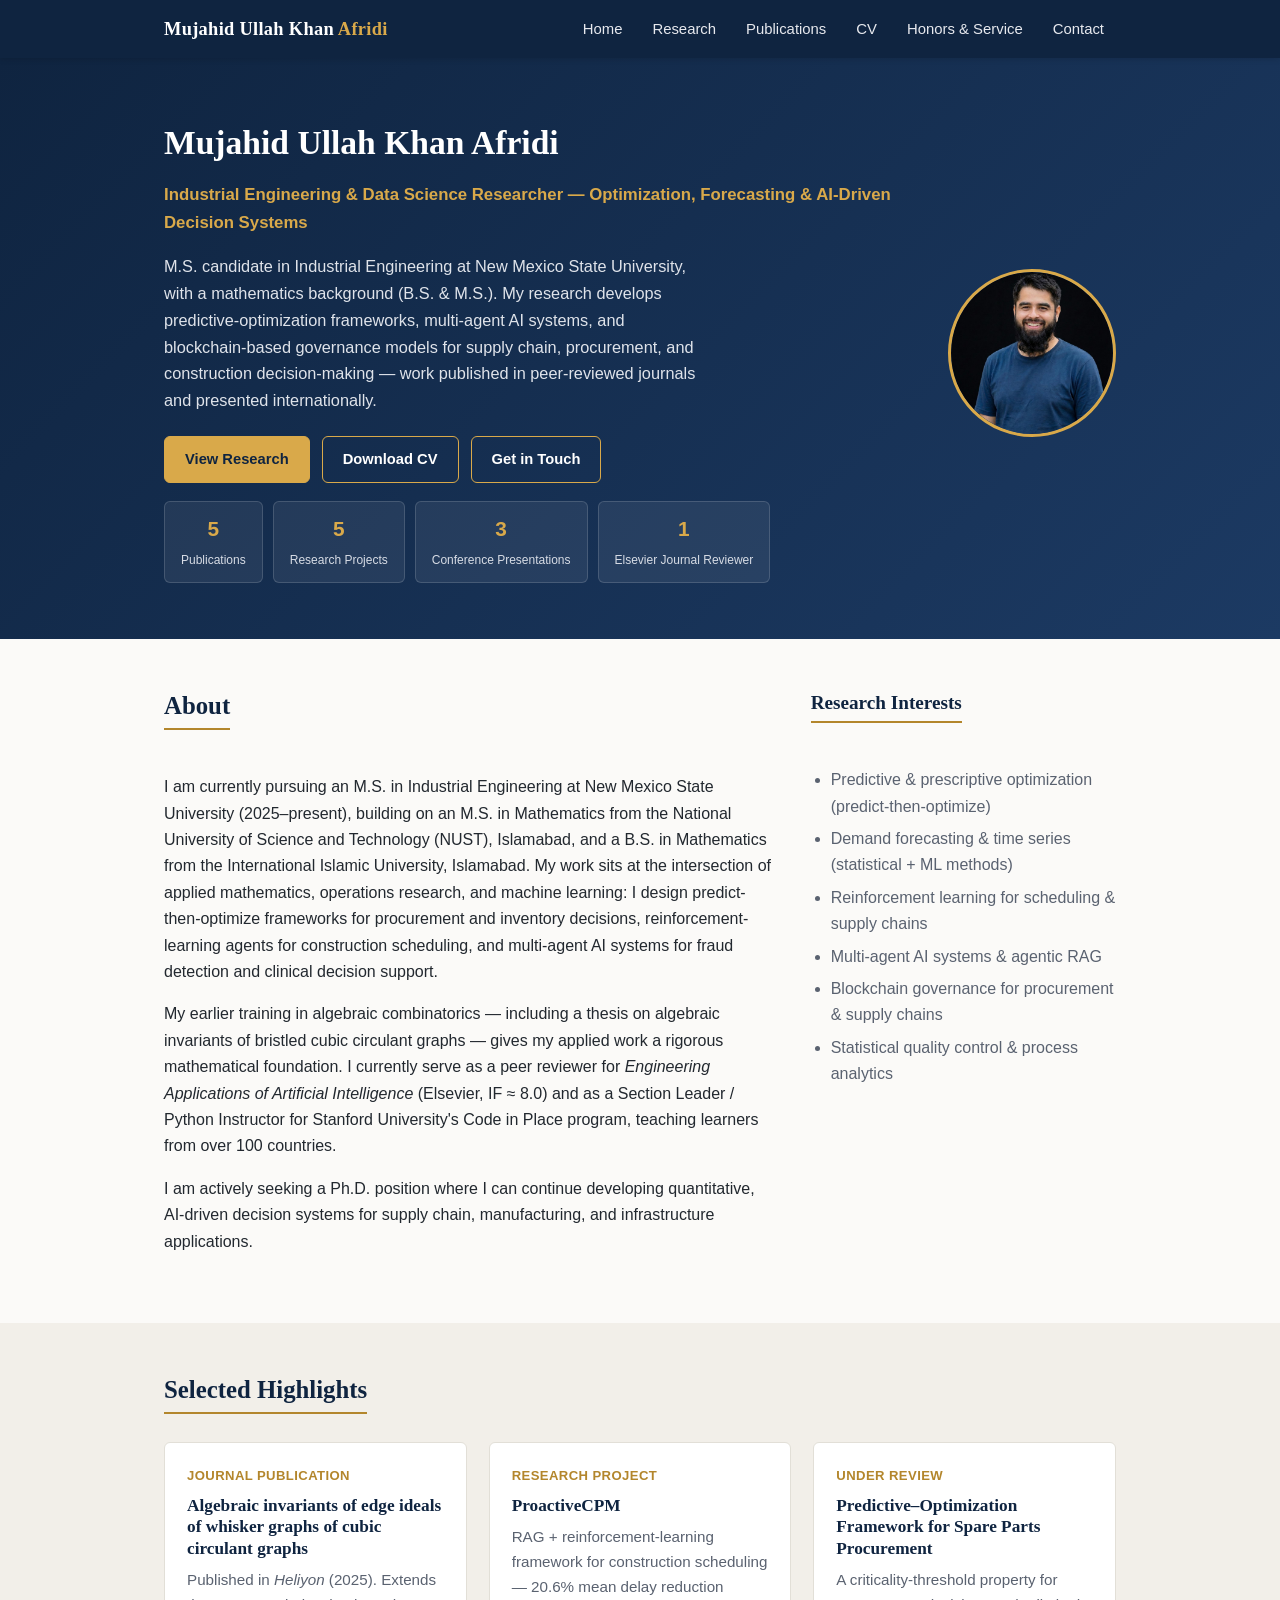
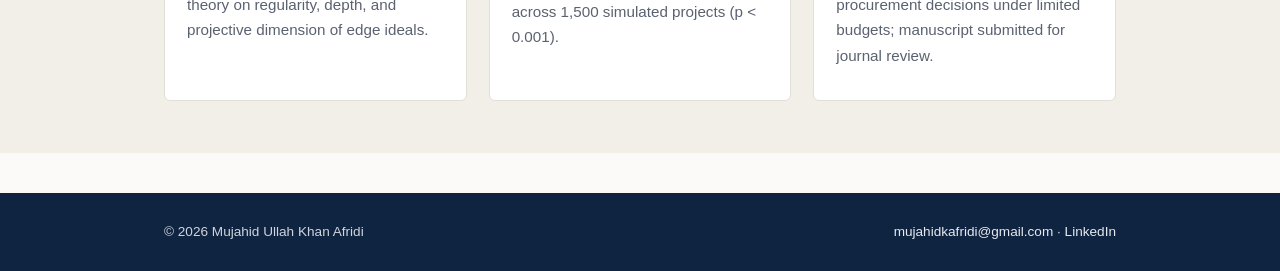
==== index.html @ 6b39eb0c "Remove algebraic combinatorics item from list" ====
<!DOCTYPE html>
<html lang="en">
<head>
<meta charset="UTF-8">
<meta name="viewport" content="width=device-width, initial-scale=1.0">
<title>Mujahid Ullah Khan Afridi | Industrial Engineering &amp; Data Science Researcher</title>
<meta name="description" content="Personal academic website of Mujahid Ullah Khan Afridi — M.S. Industrial Engineering candidate at NMSU, researcher in optimization, forecasting, and AI-driven decision systems.">
<link rel="stylesheet" href="style.css">
</head>
<body>

<header class="site-header">
  <div class="nav-wrap">
    <a href="index.html" class="site-title">Mujahid Ullah Khan <span>Afridi</span></a>
    <input type="checkbox" id="nav-toggle">
    <label for="nav-toggle" class="nav-toggle-label">&#9776;</label>
    <nav class="main-nav">
      <ul>
        <li><a href="index.html">Home</a></li>
        <li><a href="research.html">Research</a></li>
        <li><a href="publications.html">Publications</a></li>
        <li><a href="cv.html">CV</a></li>
        <li><a href="honors.html">Honors &amp; Service</a></li>
        <li><a href="contact.html">Contact</a></li>
      </ul>
    </nav>
  </div>
</header>

<section class="hero">
  <div class="container">
    <div class="hero-text">
      <h1>Mujahid Ullah Khan Afridi</h1>
      <p class="tagline">Industrial Engineering &amp; Data Science Researcher — Optimization, Forecasting &amp; AI-Driven Decision Systems</p>
      <p class="lede">
        M.S. candidate in Industrial Engineering at New Mexico State University, with a mathematics
        background (B.S. &amp; M.S.). My research develops predictive-optimization frameworks, multi-agent
        AI systems, and blockchain-based governance models for supply chain, procurement, and construction
        decision-making — work published in peer-reviewed journals and presented internationally.
      </p>
      <div class="cta-row">
        <a href="research.html" class="btn btn-solid">View Research</a>
        <a href="Mujahid_Afridi_CV.pdf" class="btn" target="_blank" rel="noopener">Download CV</a>
        <a href="contact.html" class="btn">Get in Touch</a>
      </div>
      <div class="badge-row">
        <div class="stat"><span class="num">5</span><span class="label">Publications</span></div>
        <div class="stat"><span class="num">5</span><span class="label">Research Projects</span></div>
        <div class="stat"><span class="num">3</span><span class="label">Conference Presentations</span></div>
        <div class="stat"><span class="num">1</span><span class="label">Elsevier Journal Reviewer</span></div>
      </div>
    </div>
    <div class="hero-photo"><img src="mujahid.jpeg" alt="Mujahid Ullah Khan Afridi" style="width:100%;height:100%;object-fit:cover;border-radius:50%;"></div>
  </div>
</section>

<section>
  <div class="container two-col">
    <div>
      <h2>About</h2>
      <p>
        I am currently pursuing an M.S. in Industrial Engineering at New Mexico State University (2025–present),
        building on an M.S. in Mathematics from the National University of Science and Technology (NUST),
        Islamabad, and a B.S. in Mathematics from the International Islamic University, Islamabad. My work sits
        at the intersection of applied mathematics, operations research, and machine learning: I design
        predict-then-optimize frameworks for procurement and inventory decisions, reinforcement-learning agents
        for construction scheduling, and multi-agent AI systems for fraud detection and clinical decision support.
      </p>
      <p>
        My earlier training in algebraic combinatorics — including a thesis on algebraic invariants of bristled
        cubic circulant graphs — gives my applied work a rigorous mathematical foundation. I currently serve as
        a peer reviewer for <em>Engineering Applications of Artificial Intelligence</em> (Elsevier, IF ≈ 8.0) and
        as a Section Leader / Python Instructor for Stanford University's Code in Place program, teaching learners
        from over 100 countries.
      </p>
      <p>
        I am actively seeking a Ph.D. position where I can continue developing quantitative, AI-driven decision
        systems for supply chain, manufacturing, and infrastructure applications.
      </p>
    </div>
    <div>
      <h2 style="font-size:1.2rem;">Research Interests</h2>
      <ul class="plain">
        <li>Predictive &amp; prescriptive optimization (predict-then-optimize)</li>
        <li>Demand forecasting &amp; time series (statistical + ML methods)</li>
        <li>Reinforcement learning for scheduling &amp; supply chains</li>
        <li>Multi-agent AI systems &amp; agentic RAG</li>
        <li>Blockchain governance for procurement &amp; supply chains</li>
        <li>Statistical quality control &amp; process analytics</li>
      </ul>
    </div>
  </div>
</section>

<section class="alt">
  <div class="container">
    <h2>Selected Highlights</h2>
    <div class="grid">
      <div class="card">
        <div class="meta">Journal Publication</div>
        <h3>Algebraic invariants of edge ideals of whisker graphs of cubic circulant graphs</h3>
        <p>Published in <em>Heliyon</em> (2025). Extends theory on regularity, depth, and projective dimension of edge ideals.</p>
      </div>
      <div class="card">
        <div class="meta">Research Project</div>
        <h3>ProactiveCPM</h3>
        <p>RAG + reinforcement-learning framework for construction scheduling — 20.6% mean delay reduction across 1,500 simulated projects (p &lt; 0.001).</p>
      </div>
      <div class="card">
        <div class="meta">Under Review</div>
        <h3>Predictive–Optimization Framework for Spare Parts Procurement</h3>
        <p>A criticality-threshold property for procurement decisions under limited budgets; manuscript submitted for journal review.</p>
      </div>
    </div>
  </div>
</section>

<footer class="site-footer">
  <div class="container">
    <span>&copy; 2026 Mujahid Ullah Khan Afridi</span>
    <span><a href="mailto:mujahidkafridi@gmail.com">mujahidkafridi@gmail.com</a> &middot; <a href="https://linkedin.com/in/mujahid-Afridi" target="_blank" rel="noopener">LinkedIn</a></span>
  </div>
</footer>

<script src="main.js"></script>
</body>
</html>
---- style.css ----
/* ================= Base ================= */
:root {
  --navy: #0f2440;
  --navy-light: #1c3a63;
  --accent: #b3862c;
  --accent-light: #d9a94a;
  --bg: #fbfaf8;
  --bg-alt: #f2efe9;
  --text: #22282f;
  --text-muted: #5a6270;
  --border: #e2dfd7;
  --max-width: 1000px;
  --radius: 6px;
}

* { box-sizing: border-box; }

html { scroll-behavior: smooth; }

body {
  margin: 0;
  color: var(--text);
  background: var(--bg);
  line-height: 1.65;
  -webkit-font-smoothing: antialiased;
  font-family: "Helvetica Neue", Arial, sans-serif;
}

h1, h2, h3, h4 {
  font-family: "Georgia", "Iowan Old Style", "Palatino Linotype", serif;
  color: var(--navy);
  line-height: 1.25;
  margin-top: 0;
}

a { color: var(--navy-light); text-decoration: none; }
a:hover { color: var(--accent); text-decoration: underline; }

img { max-width: 100%; display: block; }

.container {
  max-width: var(--max-width);
  margin: 0 auto;
  padding: 0 24px;
}

/* ================= Header / Nav ================= */
header.site-header {
  background: var(--navy);
  color: #fff;
  position: sticky;
  top: 0;
  z-index: 100;
  box-shadow: 0 1px 6px rgba(0,0,0,0.15);
}

.nav-wrap {
  max-width: var(--max-width);
  margin: 0 auto;
  display: flex;
  align-items: center;
  justify-content: space-between;
  padding: 14px 24px;
}

.site-title {
  color: #fff;
  font-size: 1.15rem;
  font-weight: 700;
  letter-spacing: 0.3px;
  font-family: "Georgia", serif;
}
.site-title span { color: var(--accent-light); }
.site-title:hover { text-decoration: none; color: #fff; }

nav.main-nav ul {
  list-style: none;
  display: flex;
  gap: 6px;
  margin: 0;
  padding: 0;
  flex-wrap: wrap;
}

nav.main-nav a {
  color: #e7e9ee;
  padding: 8px 12px;
  border-radius: var(--radius);
  font-size: 0.93rem;
  font-weight: 500;
}

nav.main-nav a:hover,
nav.main-nav a.active {
  background: rgba(255,255,255,0.12);
  color: #fff;
  text-decoration: none;
}

#nav-toggle { display: none; }
.nav-toggle-label {
  display: none;
  color: #fff;
  font-size: 1.5rem;
  cursor: pointer;
}

@media (max-width: 720px) {
  .nav-toggle-label { display: block; }
  nav.main-nav {
    width: 100%;
    display: none;
  }
  nav.main-nav ul {
    flex-direction: column;
    padding: 10px 0 4px;
  }
  #nav-toggle:checked ~ nav.main-nav { display: block; }
  .nav-wrap { flex-wrap: wrap; }
}

/* ================= Hero ================= */
.hero {
  background: linear-gradient(135deg, var(--navy) 0%, var(--navy-light) 100%);
  color: #f5f6f8;
  padding: 64px 0 56px;
}
.hero .container {
  display: flex;
  align-items: center;
  gap: 40px;
  flex-wrap: wrap;
}
.hero-text { flex: 1 1 380px; }
.hero-photo {
  flex: 0 0 auto;
  width: 168px;
  height: 168px;
  border-radius: 50%;
  background: rgba(255,255,255,0.08);
  border: 3px solid var(--accent-light);
  display: flex;
  align-items: center;
  justify-content: center;
  color: rgba(255,255,255,0.55);
  font-size: 0.8rem;
  text-align: center;
  overflow: hidden;
}
.hero h1 {
  color: #fff;
  font-size: 2.1rem;
  margin-bottom: 6px;
}
.hero .tagline {
  color: var(--accent-light);
  font-size: 1.05rem;
  font-weight: 600;
  margin-bottom: 16px;
}
.hero p.lede {
  color: #dfe3ea;
  font-size: 1.02rem;
  max-width: 60ch;
}
.hero .cta-row {
  margin-top: 22px;
  display: flex;
  gap: 12px;
  flex-wrap: wrap;
}

.btn {
  display: inline-block;
  padding: 10px 20px;
  border-radius: var(--radius);
  font-weight: 600;
  font-size: 0.92rem;
  border: 1.5px solid var(--accent-light);
  color: #fff;
}
.btn:hover { background: var(--accent-light); color: var(--navy); text-decoration: none; }
.btn.btn-solid {
  background: var(--accent-light);
  color: var(--navy);
}
.btn.btn-solid:hover { background: #fff; border-color: #fff; }

/* ================= Sections ================= */
section { padding: 52px 0; }
section.alt { background: var(--bg-alt); }
section h2 {
  font-size: 1.55rem;
  border-bottom: 2px solid var(--accent);
  display: inline-block;
  padding-bottom: 6px;
  margin-bottom: 28px;
}
.section-intro {
  color: var(--text-muted);
  max-width: 68ch;
  margin-bottom: 28px;
}

.page-header {
  background: var(--navy);
  color: #fff;
  padding: 40px 0;
}
.page-header h1 { color: #fff; margin-bottom: 6px; }
.page-header p { color: #d7dce5; margin: 0; }

/* ================= Cards / Grid ================= */
.grid {
  display: grid;
  grid-template-columns: repeat(auto-fit, minmax(260px, 1fr));
  gap: 22px;
}

.card {
  background: #fff;
  border: 1px solid var(--border);
  border-radius: var(--radius);
  padding: 22px;
  transition: box-shadow 0.15s, transform 0.15s;
}
.card:hover { box-shadow: 0 4px 18px rgba(15,36,64,0.08); transform: translateY(-2px); }
.card h3 { font-size: 1.08rem; margin-bottom: 8px; }
.card .meta {
  color: var(--accent);
  font-weight: 600;
  font-size: 0.82rem;
  text-transform: uppercase;
  letter-spacing: 0.4px;
  margin-bottom: 8px;
}
.card p { color: var(--text-muted); font-size: 0.95rem; margin: 0 0 10px; }
.card .tags { display: flex; flex-wrap: wrap; gap: 6px; margin-top: 10px; }
.tag {
  background: var(--bg-alt);
  border: 1px solid var(--border);
  color: var(--text-muted);
  font-size: 0.76rem;
  padding: 3px 9px;
  border-radius: 999px;
}

/* ================= Publications ================= */
.pub-list { list-style: none; padding: 0; margin: 0; }
.pub-list li {
  padding: 18px 0;
  border-bottom: 1px solid var(--border);
}
.pub-list li:first-child { padding-top: 0; }
.pub-list .pub-title { font-weight: 700; color: var(--navy); font-size: 1rem; }
.pub-list .pub-meta { color: var(--text-muted); font-size: 0.9rem; margin-top: 4px; }
.pub-list .pub-status {
  display: inline-block;
  margin-top: 6px;
  font-size: 0.76rem;
  font-weight: 700;
  text-transform: uppercase;
  letter-spacing: 0.3px;
  padding: 2px 9px;
  border-radius: 999px;
  background: var(--bg-alt);
  color: var(--accent);
  border: 1px solid var(--border);
}

/* ================= Timeline (Honors/Presentations) ================= */
.timeline { list-style: none; padding: 0; margin: 0; }
.timeline li {
  position: relative;
  padding: 4px 0 26px 26px;
  border-left: 2px solid var(--border);
}
.timeline li:last-child { border-color: transparent; padding-bottom: 0; }
.timeline li::before {
  content: "";
  position: absolute;
  left: -6px;
  top: 6px;
  width: 10px;
  height: 10px;
  border-radius: 50%;
  background: var(--accent);
}
.timeline .t-title { font-weight: 700; color: var(--navy); }
.timeline .t-org { color: var(--text-muted); font-size: 0.92rem; }
.timeline .t-date {
  float: right;
  color: var(--text-muted);
  font-size: 0.82rem;
}

/* ================= CV page ================= */
.cv-embed {
  width: 100%;
  height: 82vh;
  border: 1px solid var(--border);
  border-radius: var(--radius);
  background: #fff;
}

/* ================= Contact ================= */
.contact-list { list-style: none; padding: 0; margin: 0; }
.contact-list li {
  padding: 12px 0;
  border-bottom: 1px solid var(--border);
  font-size: 1rem;
}
.contact-list li:last-child { border-bottom: none; }
.contact-list .label {
  display: inline-block;
  width: 110px;
  color: var(--text-muted);
  font-size: 0.85rem;
  text-transform: uppercase;
  letter-spacing: 0.4px;
}

/* ================= Footer ================= */
footer.site-footer {
  background: var(--navy);
  color: #cfd4dd;
  padding: 28px 0;
  margin-top: 40px;
  font-size: 0.85rem;
}
footer.site-footer .container {
  display: flex;
  justify-content: space-between;
  flex-wrap: wrap;
  gap: 10px;
}
footer.site-footer a { color: #e7e9ee; }

/* ================= Misc ================= */
.two-col {
  display: grid;
  grid-template-columns: 2fr 1fr;
  gap: 36px;
}
@media (max-width: 720px) {
  .two-col { grid-template-columns: 1fr; }
  .hero .container { text-align: center; justify-content: center; }
  .hero .cta-row { justify-content: center; }
}

ul.plain { padding-left: 20px; color: var(--text-muted); }
ul.plain li { margin-bottom: 6px; }

.badge-row { display: flex; gap: 10px; flex-wrap: wrap; margin-top: 18px; }
.stat {
  background: rgba(255,255,255,0.07);
  border: 1px solid rgba(255,255,255,0.15);
  border-radius: var(--radius);
  padding: 10px 16px;
  text-align: center;
}
.stat .num { font-size: 1.3rem; font-weight: 700; color: var(--accent-light); display:block; }
.stat .label { font-size: 0.75rem; color: #d7dce5; }
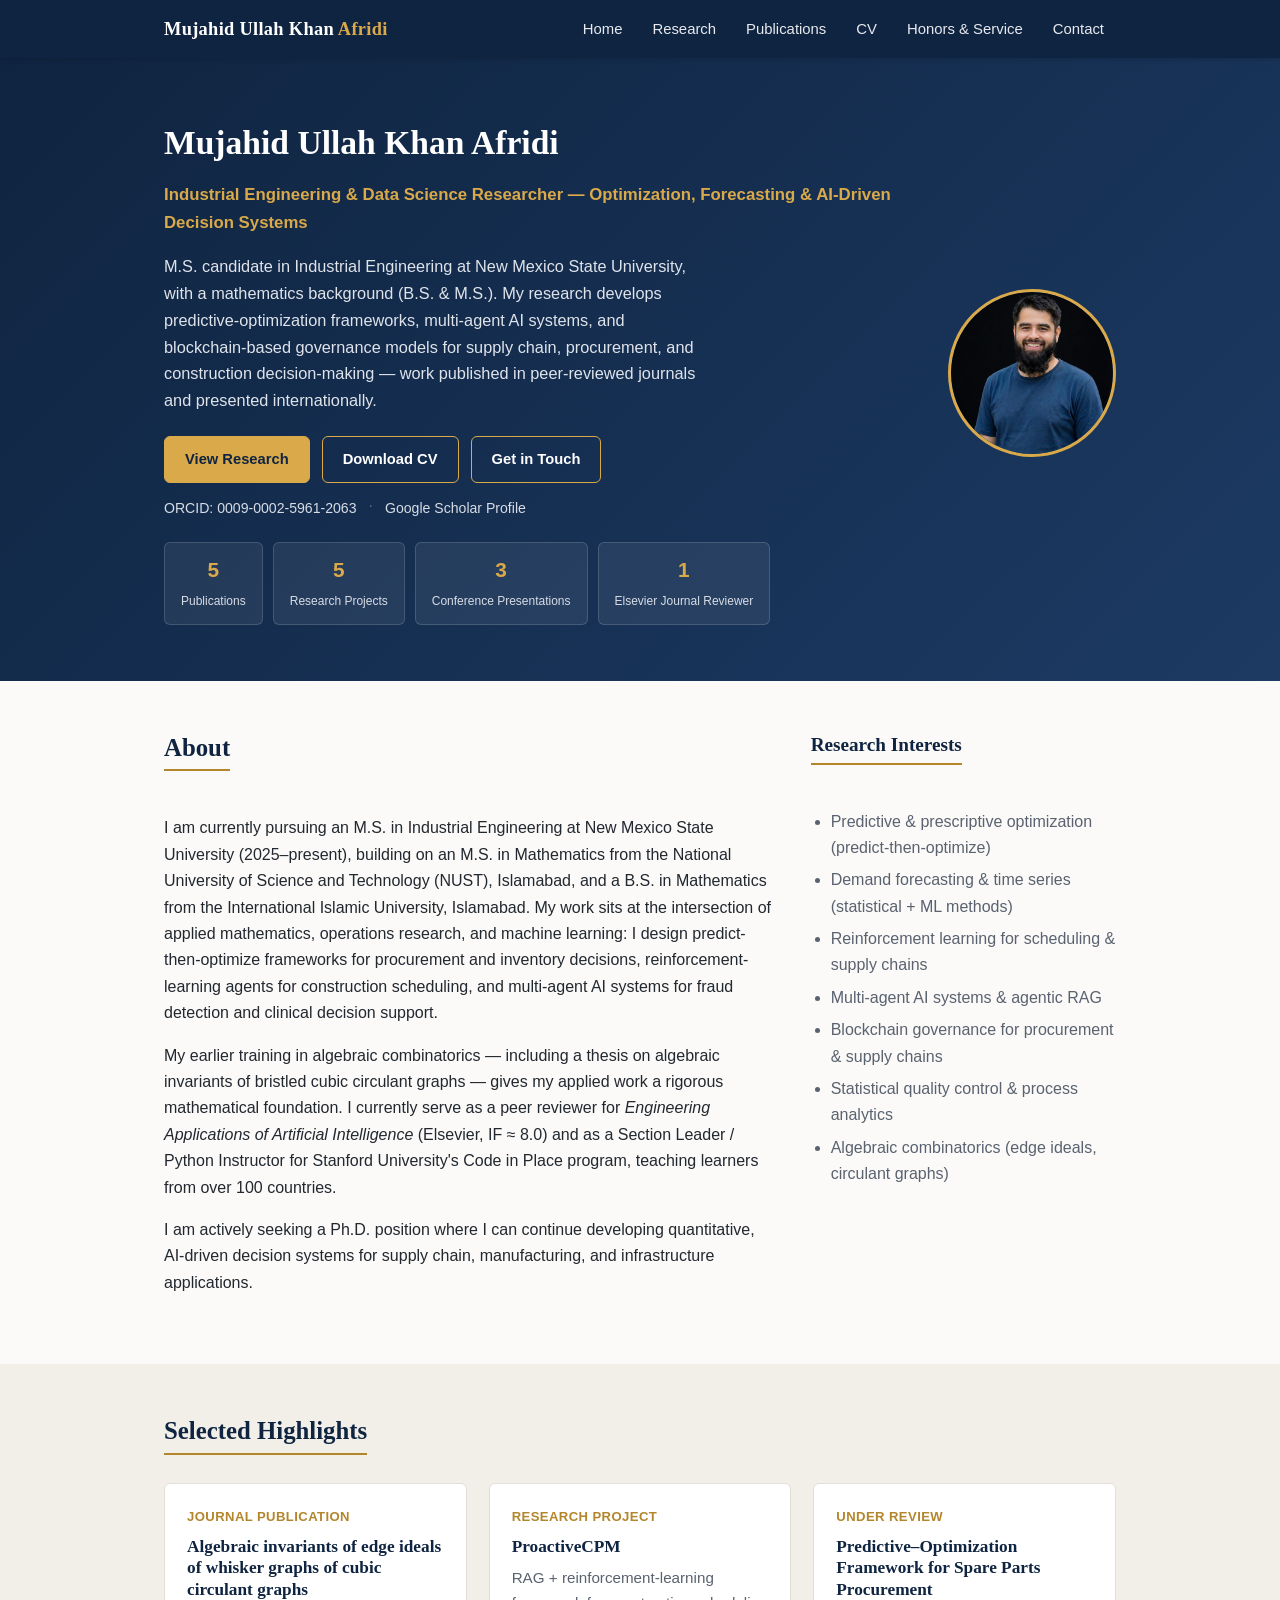
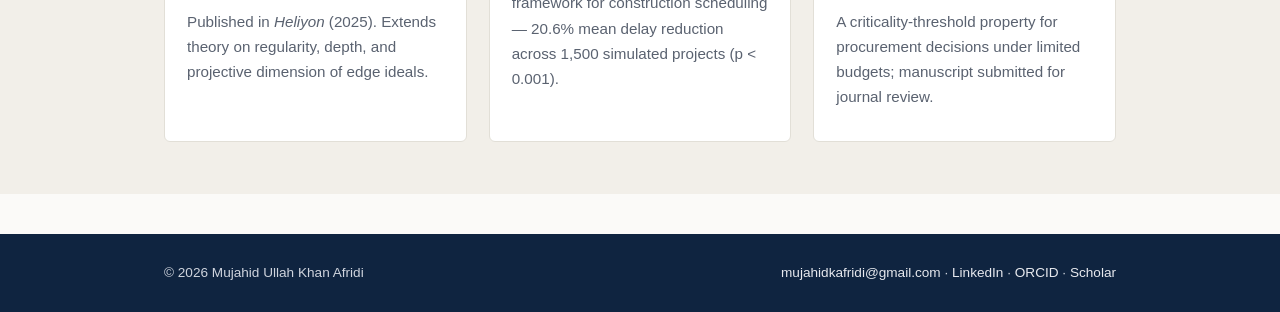
==== commit df50c371: "Update index.html" ====
--- a/index.html
+++ b/index.html
@@ -43,6 +43,11 @@
         <a href="Mujahid_Afridi_CV.pdf" class="btn" target="_blank" rel="noopener">Download CV</a>
         <a href="contact.html" class="btn">Get in Touch</a>
       </div>
+      <div class="cta-row" style="margin-top:10px;">
+        <a href="https://orcid.org/0009-0002-5961-2063" target="_blank" rel="noopener" style="color:#d7dce5; font-size:0.88rem; border:none; padding:4px 0;">ORCID: 0009-0002-5961-2063</a>
+        <span style="color:#5a6270;">&middot;</span>
+        <a href="https://scholar.google.com/citations?user=NAy6OeEAAAAJ&hl=en" target="_blank" rel="noopener" style="color:#d7dce5; font-size:0.88rem; border:none; padding:4px 0;">Google Scholar Profile</a>
+      </div>
       <div class="badge-row">
         <div class="stat"><span class="num">5</span><span class="label">Publications</span></div>
         <div class="stat"><span class="num">5</span><span class="label">Research Projects</span></div>
@@ -87,6 +92,7 @@
         <li>Multi-agent AI systems &amp; agentic RAG</li>
         <li>Blockchain governance for procurement &amp; supply chains</li>
         <li>Statistical quality control &amp; process analytics</li>
+        <li>Algebraic combinatorics (edge ideals, circulant graphs)</li>
       </ul>
     </div>
   </div>
@@ -118,7 +124,7 @@
 <footer class="site-footer">
   <div class="container">
     <span>&copy; 2026 Mujahid Ullah Khan Afridi</span>
-    <span><a href="mailto:mujahidkafridi@gmail.com">mujahidkafridi@gmail.com</a> &middot; <a href="https://linkedin.com/in/mujahid-Afridi" target="_blank" rel="noopener">LinkedIn</a></span>
+    <span><a href="mailto:mujahidkafridi@gmail.com">mujahidkafridi@gmail.com</a> &middot; <a href="https://linkedin.com/in/mujahid-Afridi" target="_blank" rel="noopener">LinkedIn</a> &middot; <a href="https://orcid.org/0009-0002-5961-2063" target="_blank" rel="noopener">ORCID</a> &middot; <a href="https://scholar.google.com/citations?user=NAy6OeEAAAAJ&hl=en" target="_blank" rel="noopener">Scholar</a></span>
   </div>
 </footer>
 
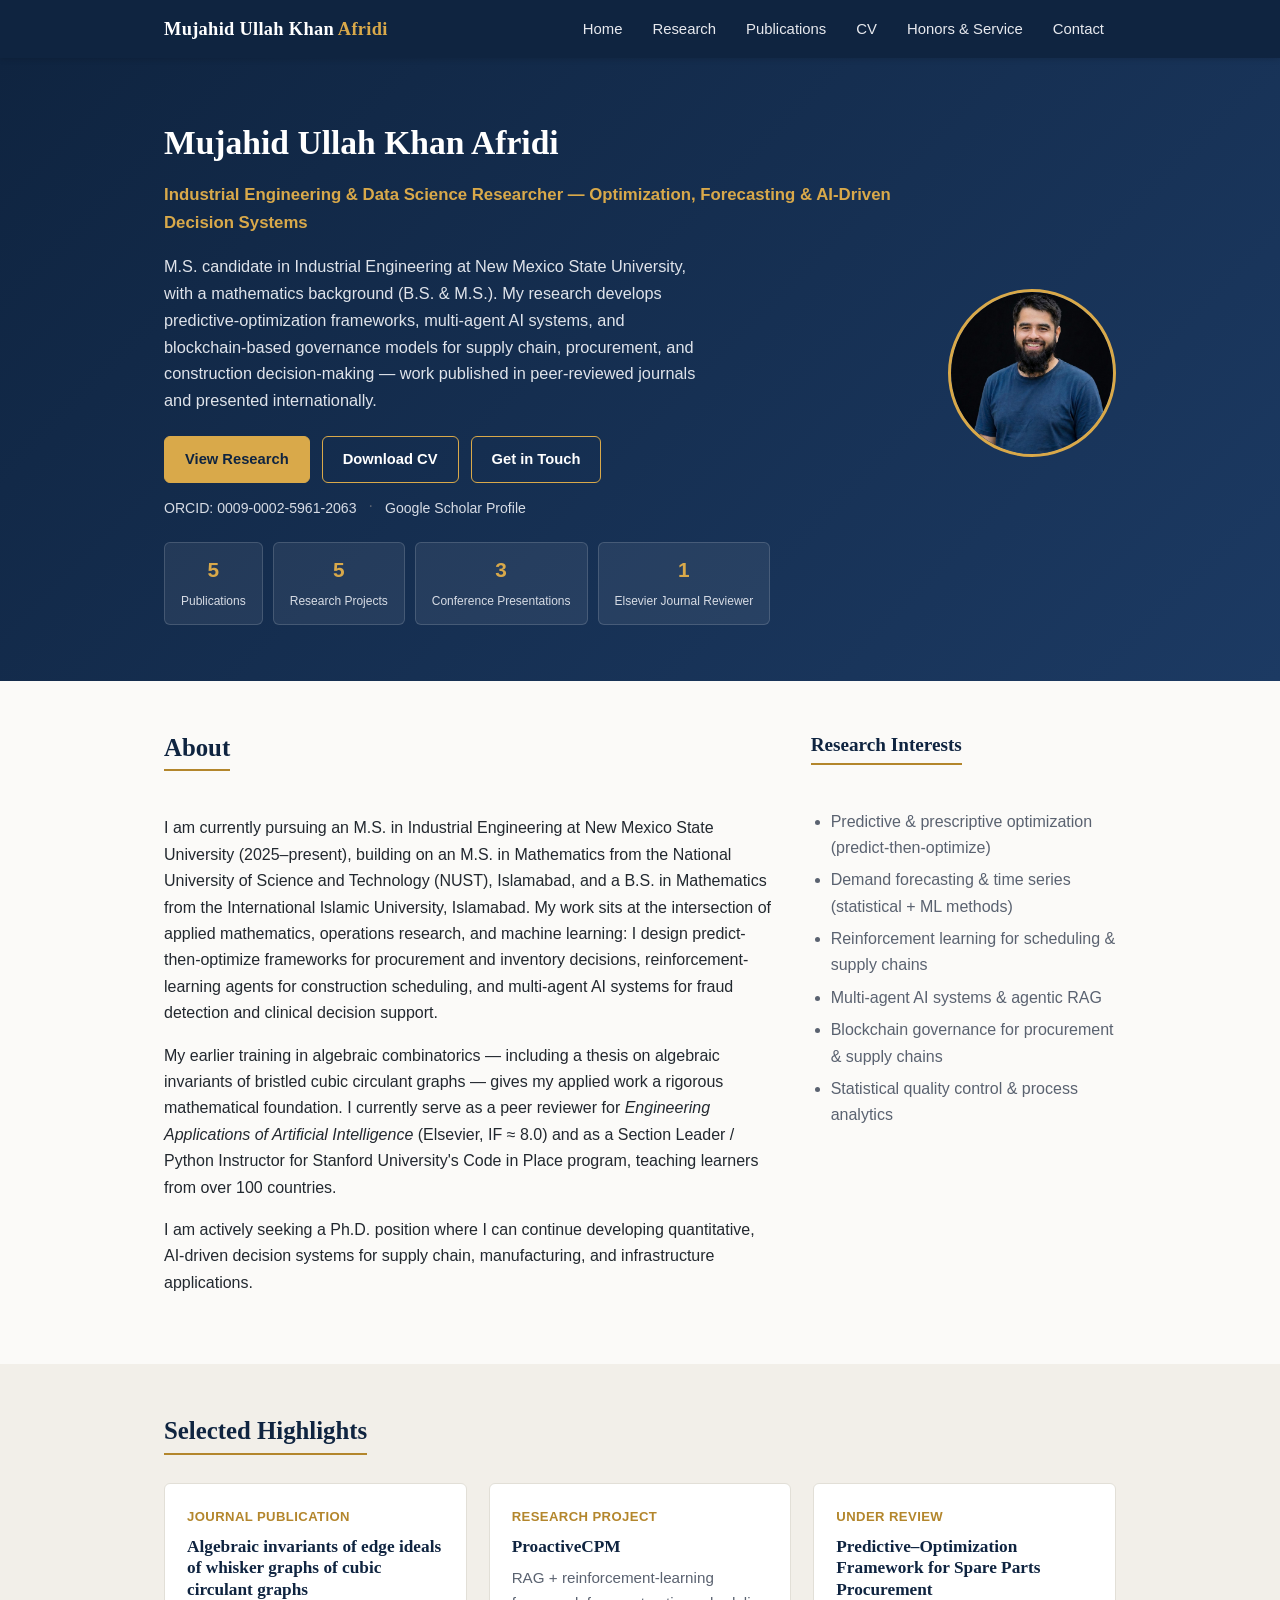
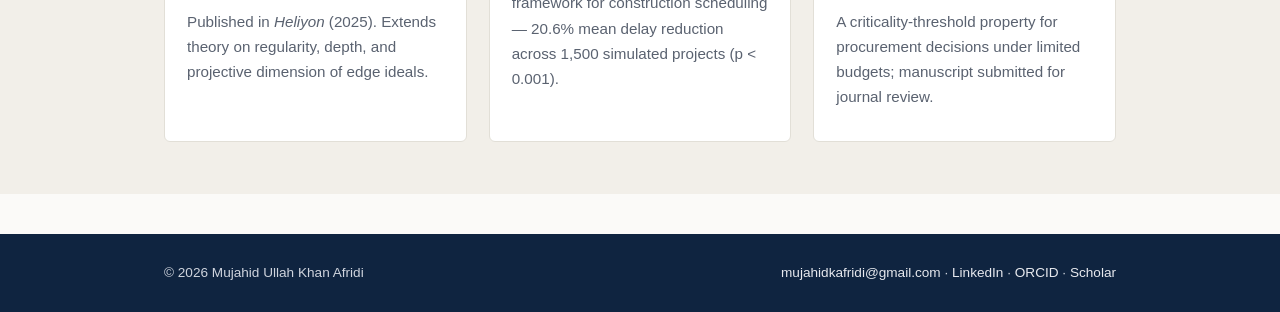
==== commit 39da4cec: "Update index.html" ====
--- a/index.html
+++ b/index.html
@@ -92,7 +92,6 @@
         <li>Multi-agent AI systems &amp; agentic RAG</li>
         <li>Blockchain governance for procurement &amp; supply chains</li>
         <li>Statistical quality control &amp; process analytics</li>
-        <li>Algebraic combinatorics (edge ideals, circulant graphs)</li>
       </ul>
     </div>
   </div>
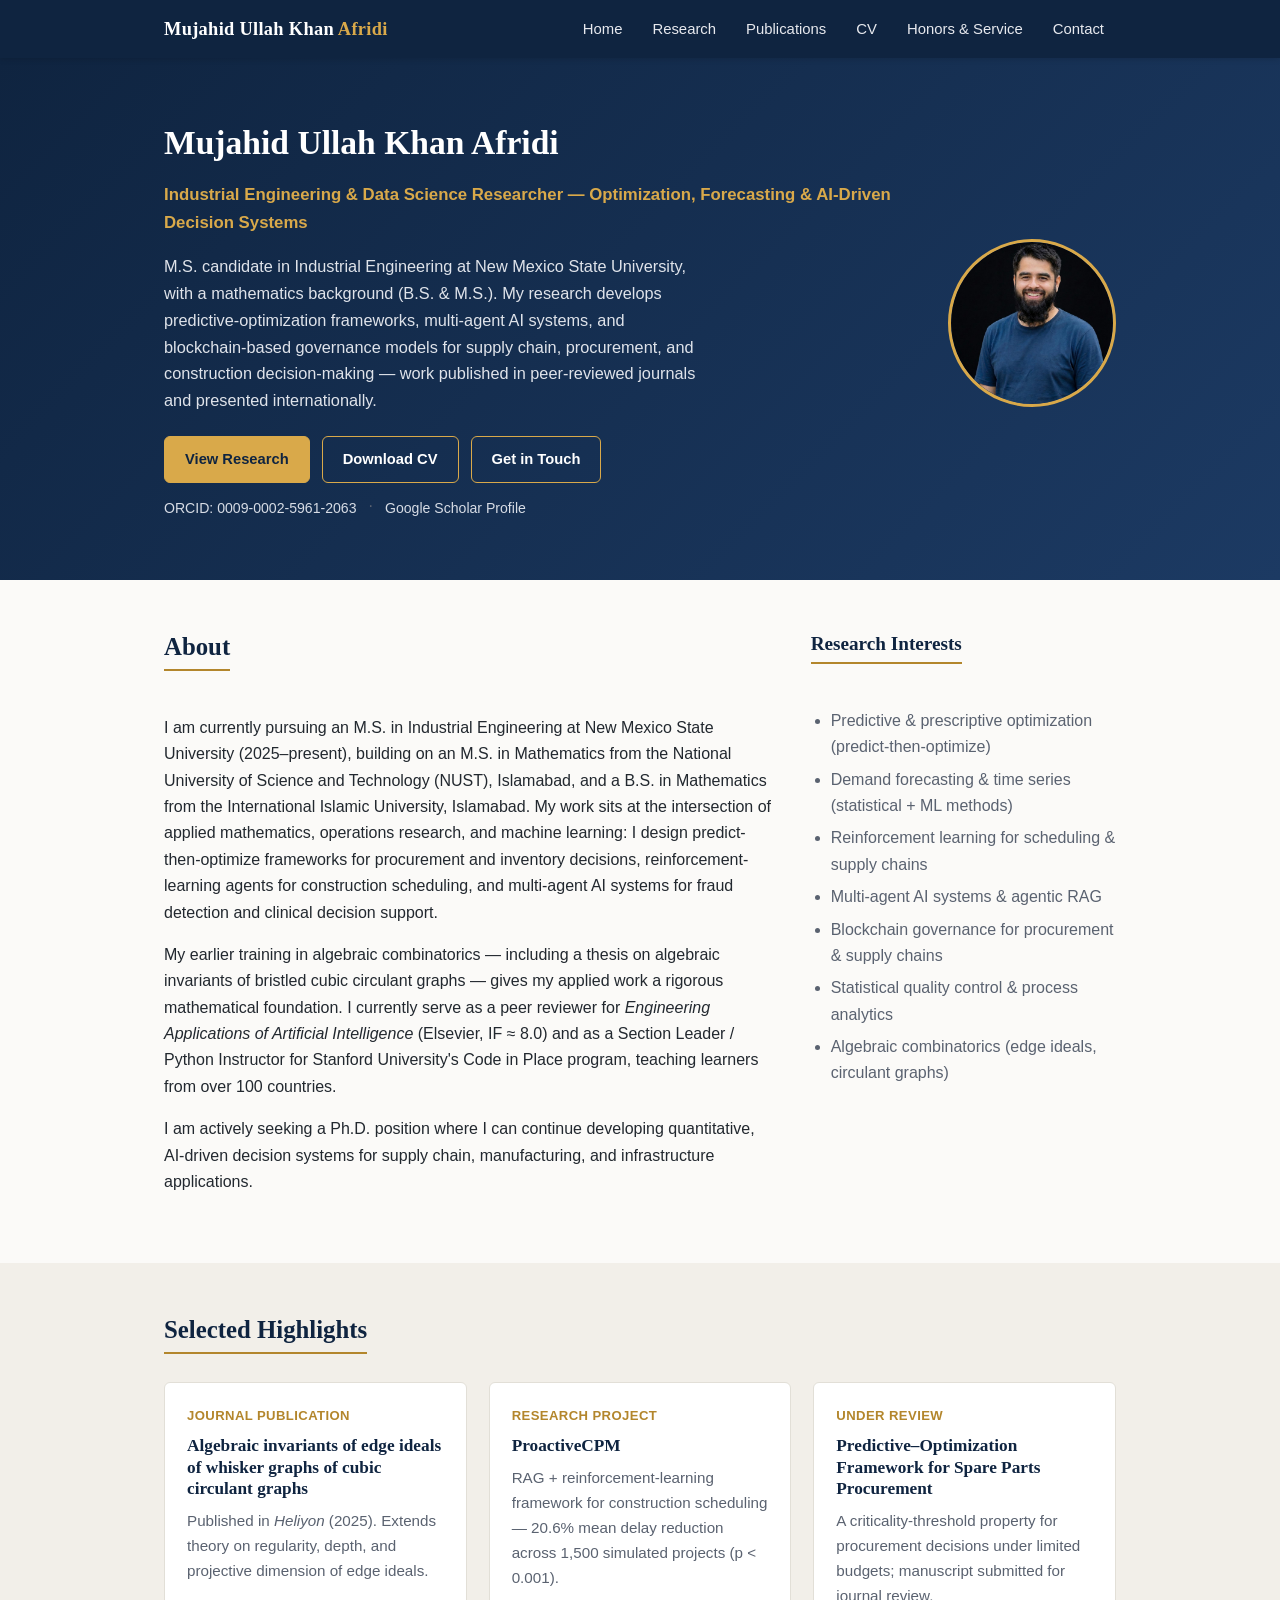
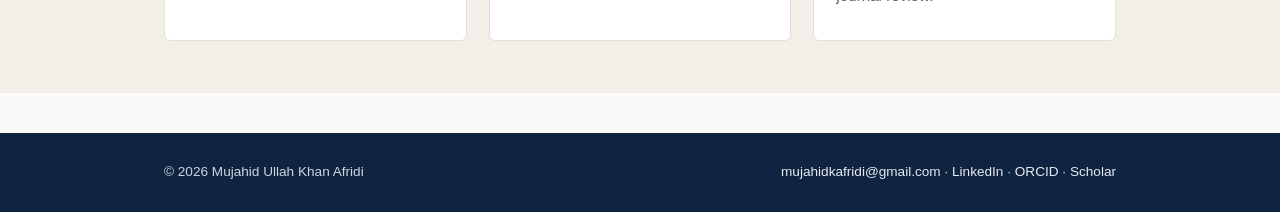
==== commit 81e79f66: "Update index.html" ====
--- a/index.html
+++ b/index.html
@@ -48,12 +48,6 @@
         <span style="color:#5a6270;">&middot;</span>
         <a href="https://scholar.google.com/citations?user=NAy6OeEAAAAJ&hl=en" target="_blank" rel="noopener" style="color:#d7dce5; font-size:0.88rem; border:none; padding:4px 0;">Google Scholar Profile</a>
       </div>
-      <div class="badge-row">
-        <div class="stat"><span class="num">5</span><span class="label">Publications</span></div>
-        <div class="stat"><span class="num">5</span><span class="label">Research Projects</span></div>
-        <div class="stat"><span class="num">3</span><span class="label">Conference Presentations</span></div>
-        <div class="stat"><span class="num">1</span><span class="label">Elsevier Journal Reviewer</span></div>
-      </div>
     </div>
     <div class="hero-photo"><img src="mujahid.jpeg" alt="Mujahid Ullah Khan Afridi" style="width:100%;height:100%;object-fit:cover;border-radius:50%;"></div>
   </div>
@@ -92,6 +86,7 @@
         <li>Multi-agent AI systems &amp; agentic RAG</li>
         <li>Blockchain governance for procurement &amp; supply chains</li>
         <li>Statistical quality control &amp; process analytics</li>
+        <li>Algebraic combinatorics (edge ideals, circulant graphs)</li>
       </ul>
     </div>
   </div>
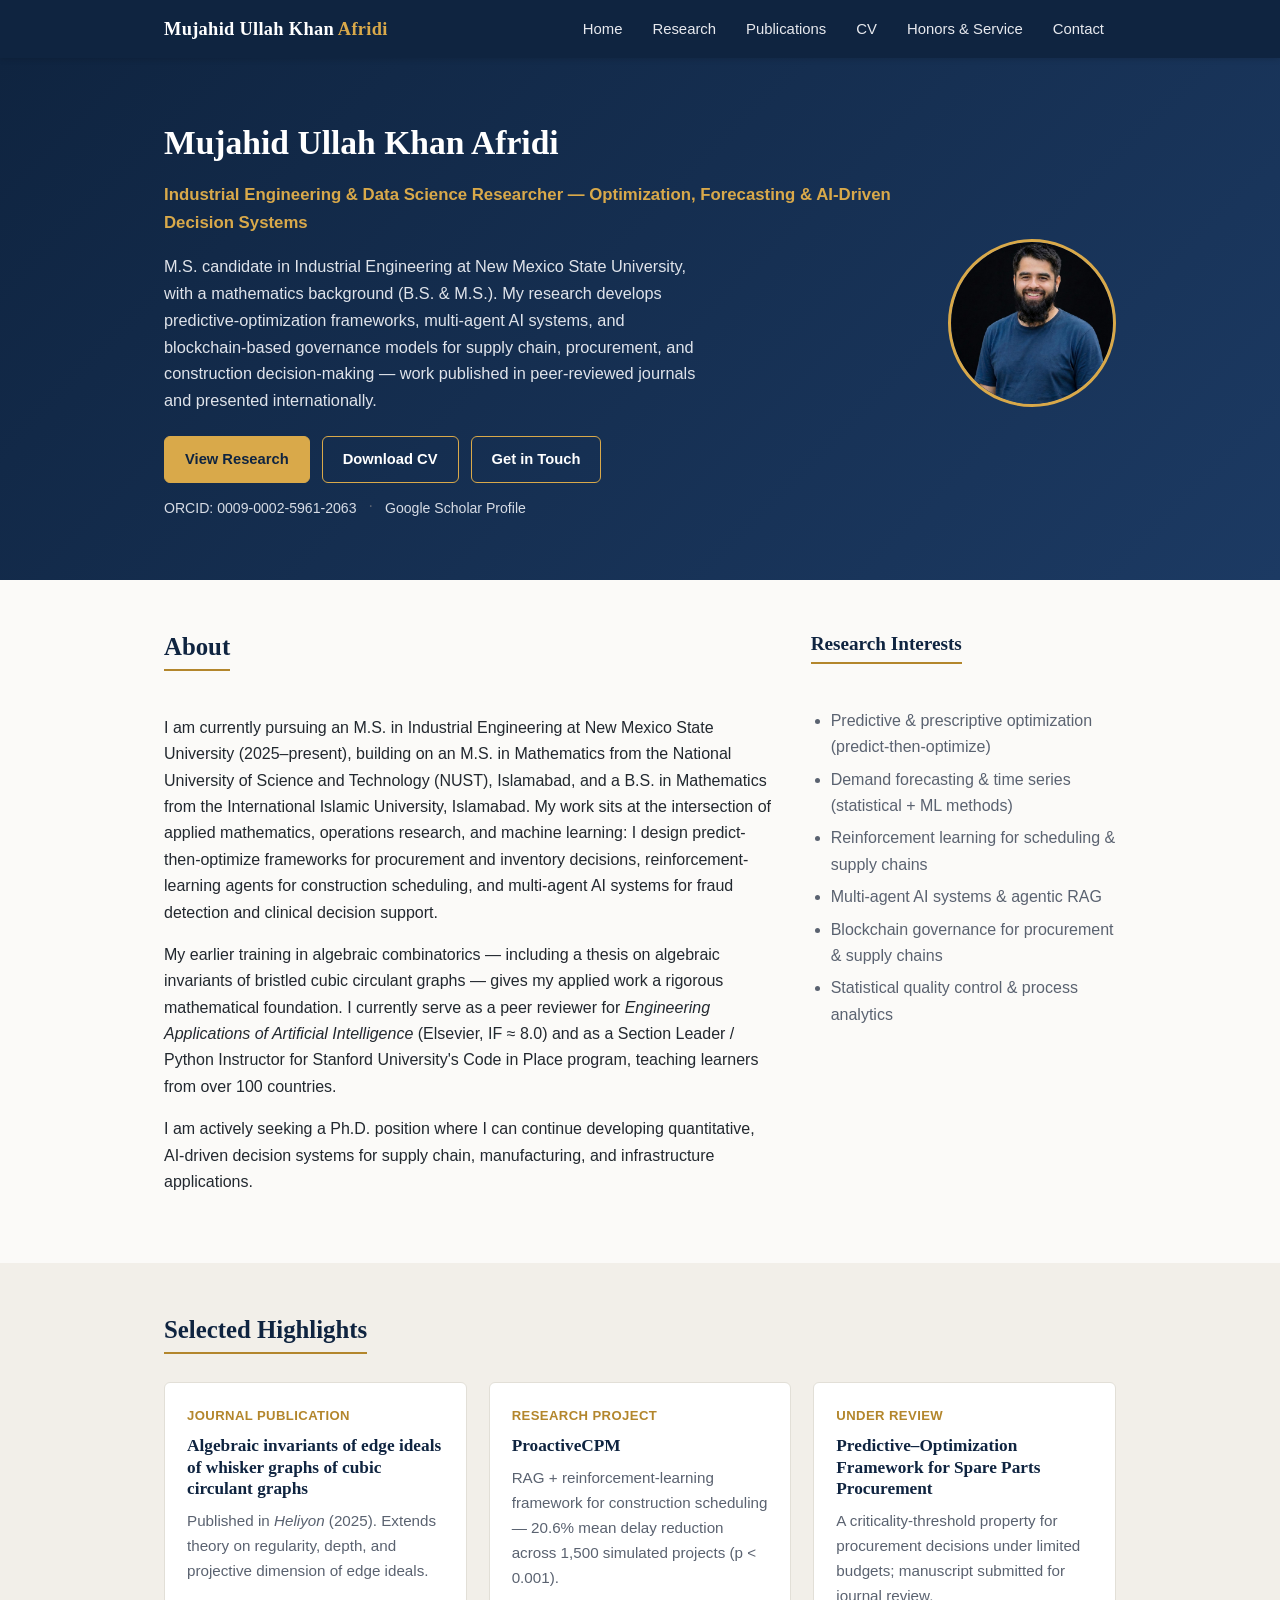
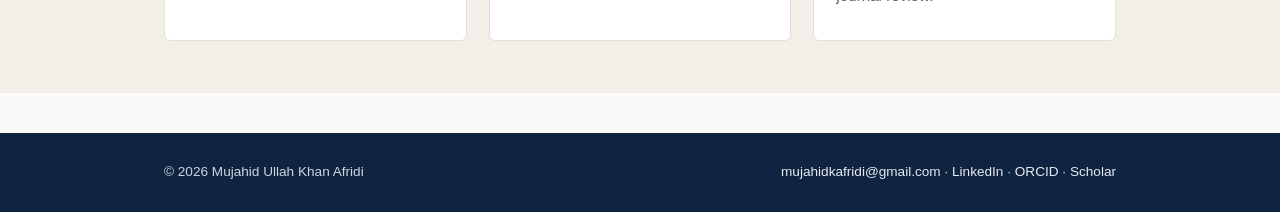
==== commit f6fc867b: "Update index.html" ====
--- a/index.html
+++ b/index.html
@@ -86,7 +86,6 @@
         <li>Multi-agent AI systems &amp; agentic RAG</li>
         <li>Blockchain governance for procurement &amp; supply chains</li>
         <li>Statistical quality control &amp; process analytics</li>
-        <li>Algebraic combinatorics (edge ideals, circulant graphs)</li>
       </ul>
     </div>
   </div>
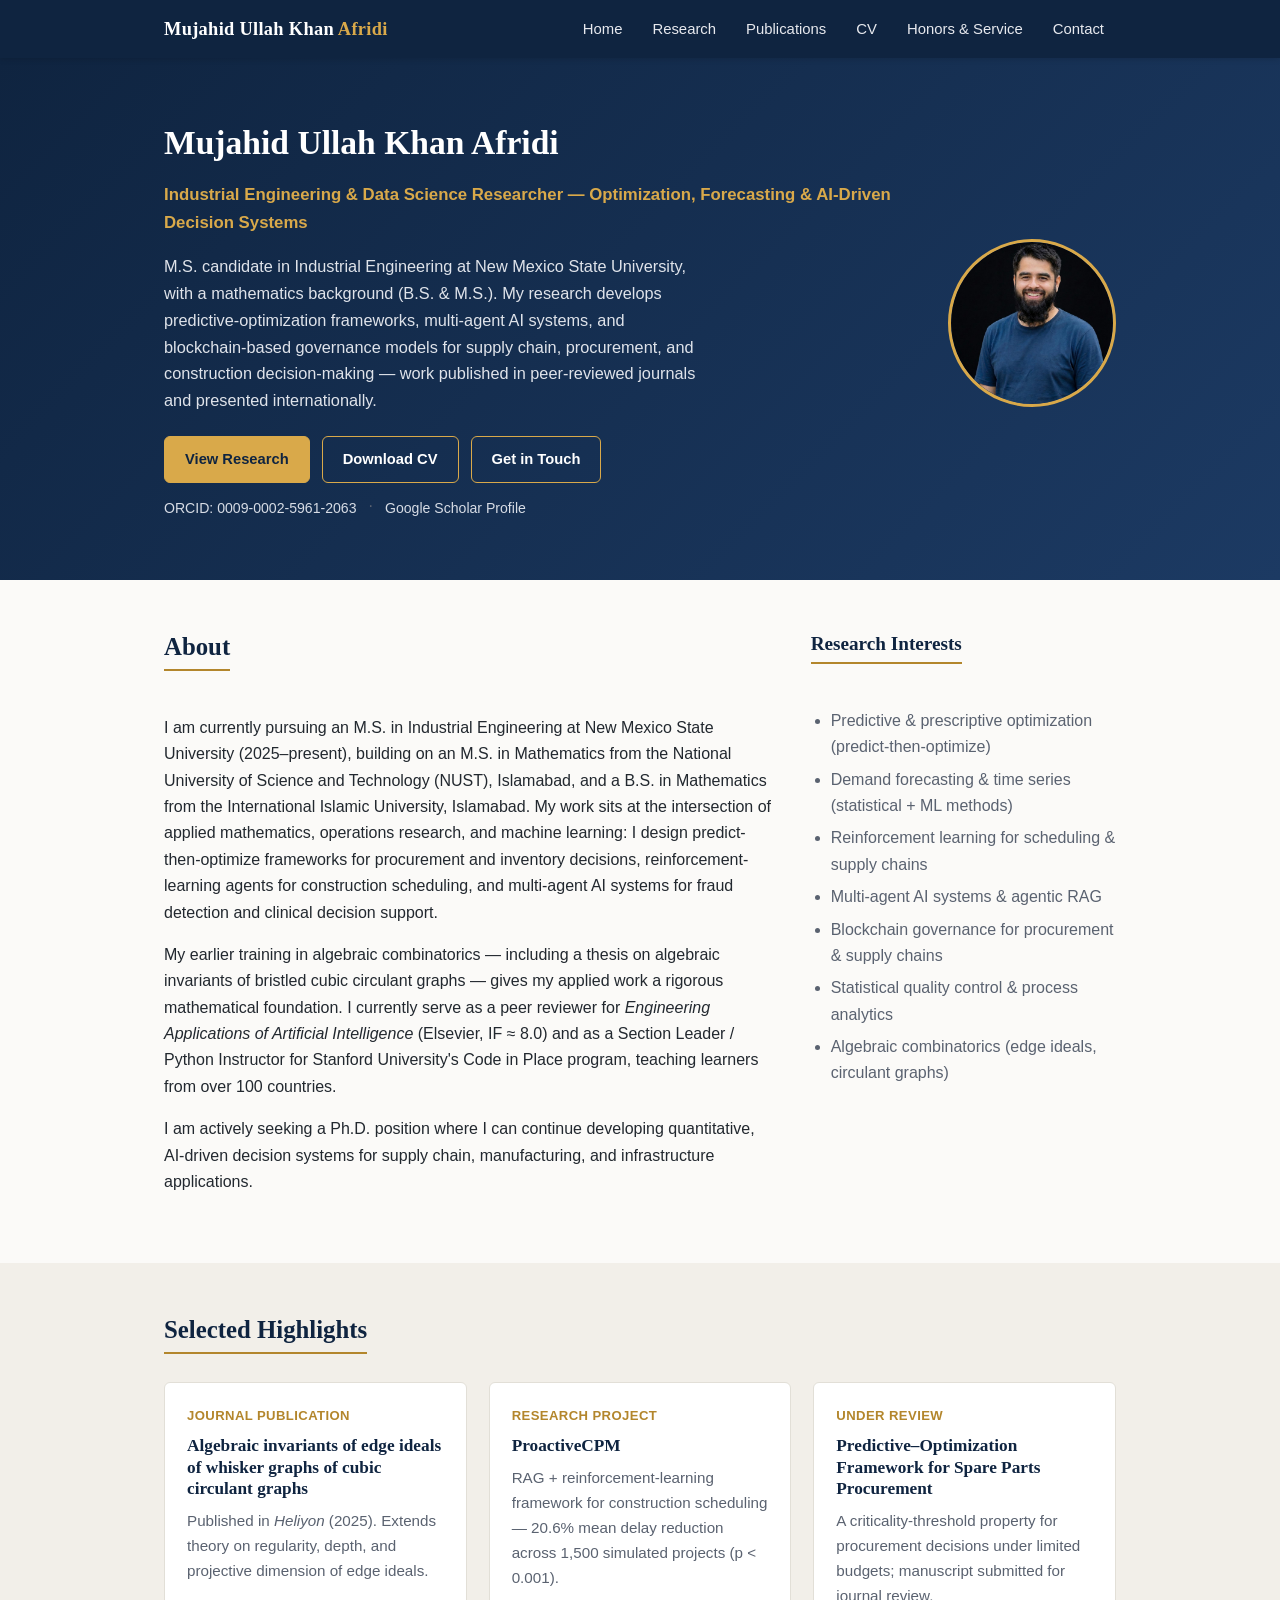
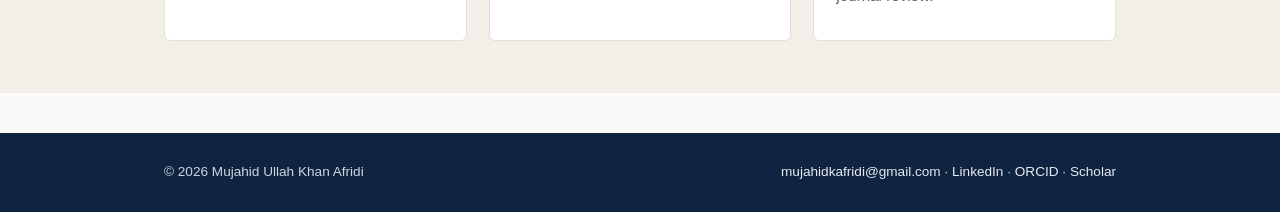
==== commit 60b5bd41: "Add canonical link and structured data script" ====
--- a/index.html
+++ b/index.html
@@ -6,6 +6,33 @@
 <title>Mujahid Ullah Khan Afridi | Industrial Engineering &amp; Data Science Researcher</title>
 <meta name="description" content="Personal academic website of Mujahid Ullah Khan Afridi — M.S. Industrial Engineering candidate at NMSU, researcher in optimization, forecasting, and AI-driven decision systems.">
 <link rel="stylesheet" href="style.css">
+<link rel="canonical" href="https://mujahidullahkhan.github.io/">
+<script type="application/ld+json">
+{
+  "@context": "https://schema.org",
+  "@type": "Person",
+  "name": "Mujahid Ullah Khan Afridi",
+  "alternateName": "Mujahid Afridi",
+  "url": "https://mujahidullahkhan.github.io/",
+  "image": "https://mujahidullahkhan.github.io/mujahid.jpeg",
+  "jobTitle": "Graduate Teaching and Research Assistant",
+  "description": "Industrial Engineering and Data Science researcher specializing in optimization, forecasting, and AI-driven decision systems.",
+  "worksFor": {
+    "@type": "CollegeOrUniversity",
+    "name": "New Mexico State University"
+  },
+  "alumniOf": [
+    { "@type": "CollegeOrUniversity", "name": "National University of Sciences and Technology, Islamabad" },
+    { "@type": "CollegeOrUniversity", "name": "International Islamic University, Islamabad" }
+  ],
+  "email": "mailto:mujahidkafridi@gmail.com",
+  "sameAs": [
+    "https://linkedin.com/in/mujahid-Afridi",
+    "https://orcid.org/0009-0002-5961-2063",
+    "https://scholar.google.com/citations?user=NAy6OeEAAAAJ&hl=en"
+  ]
+}
+</script>
 </head>
 <body>
 
@@ -86,6 +113,7 @@
         <li>Multi-agent AI systems &amp; agentic RAG</li>
         <li>Blockchain governance for procurement &amp; supply chains</li>
         <li>Statistical quality control &amp; process analytics</li>
+        <li>Algebraic combinatorics (edge ideals, circulant graphs)</li>
       </ul>
     </div>
   </div>
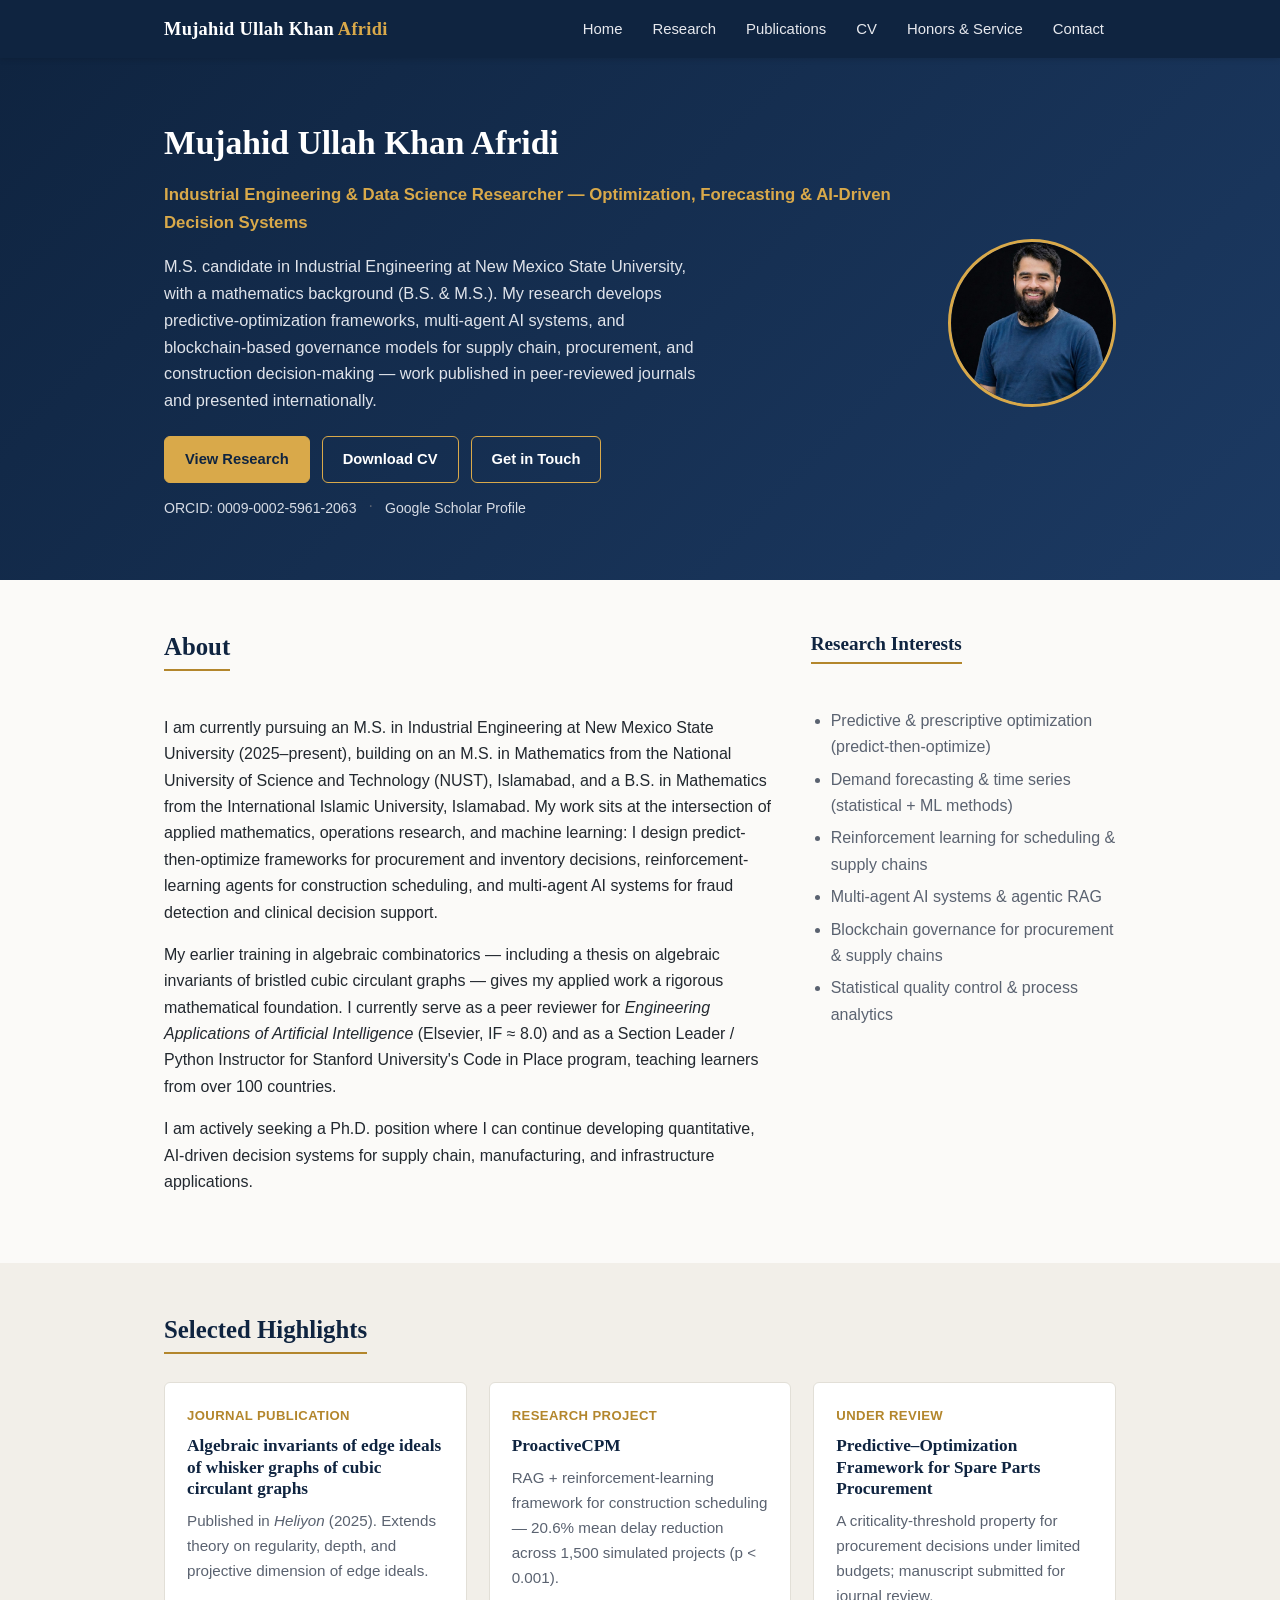
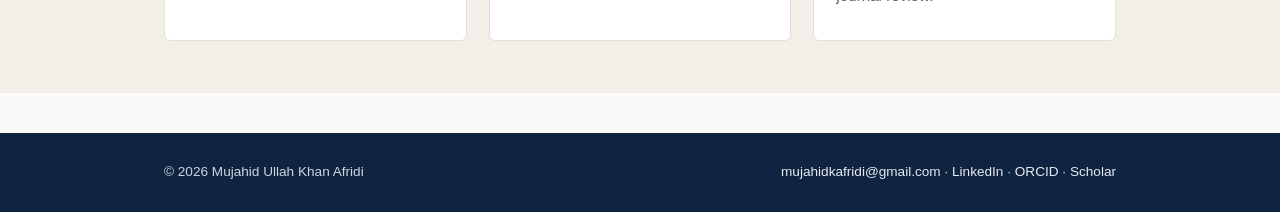
==== commit 628d8a85: "Update index.html" ====
--- a/index.html
+++ b/index.html
@@ -3,6 +3,7 @@
 <head>
 <meta charset="UTF-8">
 <meta name="viewport" content="width=device-width, initial-scale=1.0">
+<meta name="google-site-verification" content="mGEPl67X7iW0COi4_wzfvfmqwdAXe1cvq8OUGXuINFg" />
 <title>Mujahid Ullah Khan Afridi | Industrial Engineering &amp; Data Science Researcher</title>
 <meta name="description" content="Personal academic website of Mujahid Ullah Khan Afridi — M.S. Industrial Engineering candidate at NMSU, researcher in optimization, forecasting, and AI-driven decision systems.">
 <link rel="stylesheet" href="style.css">
@@ -113,7 +114,6 @@
         <li>Multi-agent AI systems &amp; agentic RAG</li>
         <li>Blockchain governance for procurement &amp; supply chains</li>
         <li>Statistical quality control &amp; process analytics</li>
-        <li>Algebraic combinatorics (edge ideals, circulant graphs)</li>
       </ul>
     </div>
   </div>
